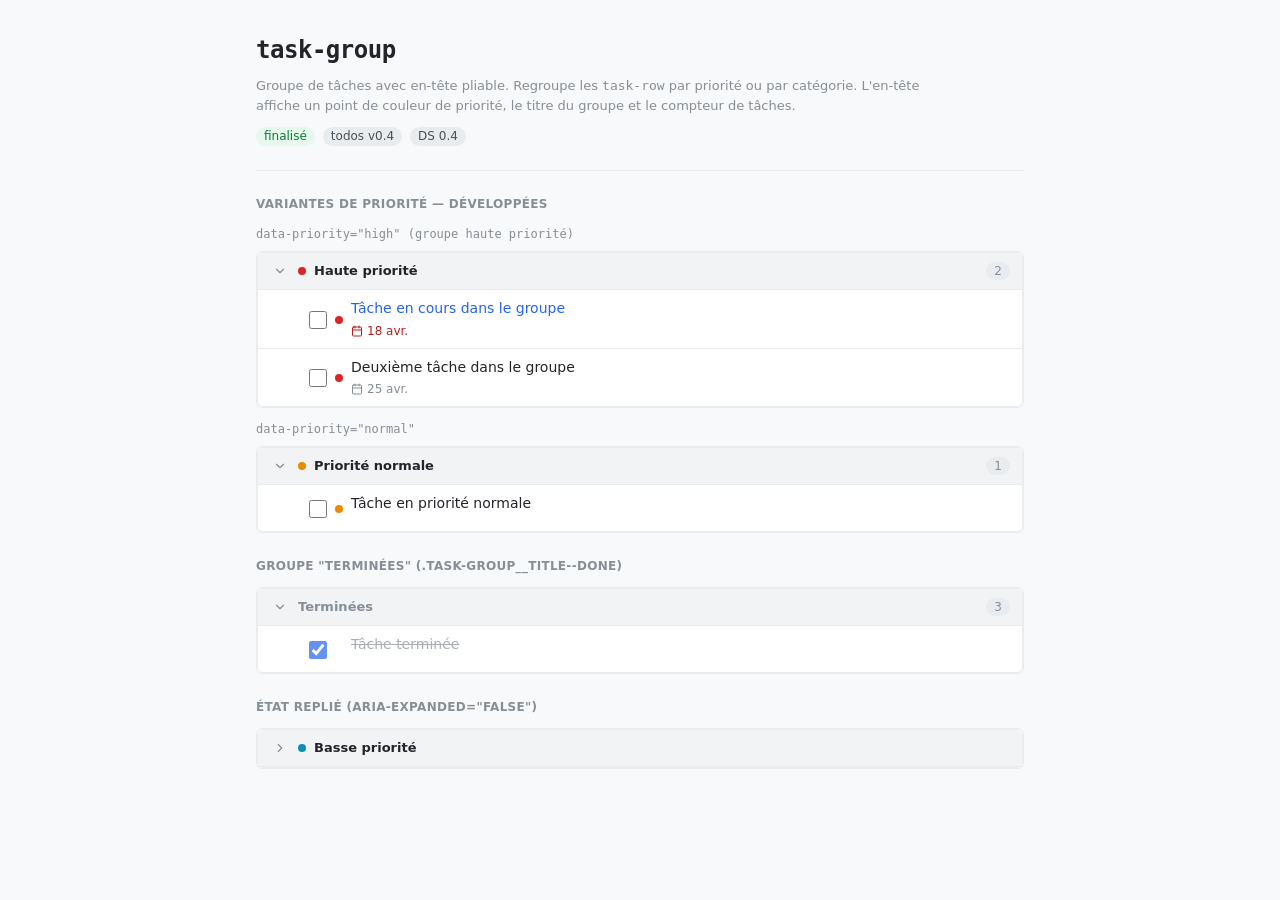
==== catalog/task-group/index.html @ 042cb040 "feat: Maquette d'un écran de Todo générée avec le workflow." ====
<!DOCTYPE html>
<html lang="fr" data-theme="light">
<head>
  <meta charset="UTF-8">
  <meta name="viewport" content="width=device-width, initial-scale=1.0">
  <title>Catalogue — task-group</title>
  <link rel="stylesheet" href="../tokens.css">
  <link rel="stylesheet" href="../task-row/component.css">
  <link rel="stylesheet" href="./component.css">
  <link rel="stylesheet" href="../catalog.css">
</head>
<body>

<!-- SVG sprite -->
<svg style="display:none" aria-hidden="true" xmlns="http://www.w3.org/2000/svg">
  <defs>
    <symbol id="icon-grip" viewBox="0 0 24 24" fill="none" stroke="currentColor" stroke-width="2" stroke-linecap="round" stroke-linejoin="round"><circle cx="9" cy="12" r="1"/><circle cx="9" cy="5" r="1"/><circle cx="9" cy="19" r="1"/><circle cx="15" cy="12" r="1"/><circle cx="15" cy="5" r="1"/><circle cx="15" cy="19" r="1"/></symbol>
    <symbol id="icon-calendar" viewBox="0 0 24 24" fill="none" stroke="currentColor" stroke-width="2" stroke-linecap="round" stroke-linejoin="round"><rect width="18" height="18" x="3" y="4" rx="2" ry="2"/><line x1="16" x2="16" y1="2" y2="6"/><line x1="8" x2="8" y1="2" y2="6"/><line x1="3" x2="21" y1="10" y2="10"/></symbol>
    <symbol id="icon-chevron-down" viewBox="0 0 24 24" fill="none" stroke="currentColor" stroke-width="2" stroke-linecap="round" stroke-linejoin="round"><path d="m6 9 6 6 6-6"/></symbol>
    <symbol id="icon-more-h" viewBox="0 0 24 24" fill="none" stroke="currentColor" stroke-width="2" stroke-linecap="round" stroke-linejoin="round"><circle cx="12" cy="12" r="1"/><circle cx="19" cy="12" r="1"/><circle cx="5" cy="12" r="1"/></symbol>
  </defs>
</svg>

<main class="catalog-page">

  <header class="catalog-header">
    <h1 class="catalog-header__title">task-group</h1>
    <p class="catalog-header__description">
      Groupe de tâches avec en-tête pliable. Regroupe les <code>task-row</code> par priorité ou par catégorie.
      L'en-tête affiche un point de couleur de priorité, le titre du groupe et le compteur de tâches.
    </p>
    <div class="catalog-header__meta">
      <span class="badge" data-variant="success">finalisé</span>
      <span class="badge" data-variant="neutral">todos v0.4</span>
      <span class="badge" data-variant="neutral">DS 0.4</span>
    </div>
  </header>

  <!-- Section : Groupes par priorité -->
  <section class="catalog-section" aria-labelledby="section-priority">
    <h2 class="catalog-section__title" id="section-priority">Variantes de priorité — développées</h2>

    <div class="catalog-row">
      <p class="catalog-row__label">data-priority="high" (groupe haute priorité)</p>
      <div class="catalog-preview">
        <section class="task-group" aria-labelledby="cat-group-high">
          <div class="task-group__header">
            <button class="task-group__toggle" type="button" aria-expanded="true" aria-controls="cat-group-high-list">
              <svg class="icon task-group__chevron" aria-hidden="true"><use href="#icon-chevron-down"></use></svg>
            </button>
            <h3 class="task-group__title" id="cat-group-high">
              <span class="task-group__priority-dot" data-priority="high" aria-hidden="true"></span>
              Haute priorité
            </h3>
            <span class="task-group__count" aria-label="2 tâches">2</span>
          </div>
          <ul class="task-group__list" id="cat-group-high-list">
            <li class="task-row" data-state="in-progress" data-priority="high">
              <button class="task-row__handle btn" data-variant="ghost" data-size="sm" type="button" aria-label="Réordonner" tabindex="-1"><svg class="icon" aria-hidden="true"><use href="#icon-grip"></use></svg></button>
              <label class="task-row__check"><input class="checkbox__input" type="checkbox" aria-label="Marquer : Tâche en cours"></label>
              <span class="task-row__priority-dot" data-priority="high" aria-hidden="true"></span>
              <div class="task-row__content">
                <span class="task-row__title">Tâche en cours dans le groupe</span>
                <div class="task-row__meta">
                  <span class="task-row__due" data-overdue="true">
                    <svg class="icon" aria-hidden="true"><use href="#icon-calendar"></use></svg>
                    <time datetime="2026-04-18">18 avr.</time>
                  </span>
                </div>
              </div>
              <div class="task-row__actions"><button class="btn task-row__menu-btn" data-variant="ghost" data-size="sm" type="button" aria-label="Actions"><svg class="icon" aria-hidden="true"><use href="#icon-more-h"></use></svg></button></div>
            </li>
            <li class="task-row" data-state="default" data-priority="high">
              <button class="task-row__handle btn" data-variant="ghost" data-size="sm" type="button" aria-label="Réordonner" tabindex="-1"><svg class="icon" aria-hidden="true"><use href="#icon-grip"></use></svg></button>
              <label class="task-row__check"><input class="checkbox__input" type="checkbox" aria-label="Marquer : Deuxième tâche"></label>
              <span class="task-row__priority-dot" data-priority="high" aria-hidden="true"></span>
              <div class="task-row__content">
                <span class="task-row__title">Deuxième tâche dans le groupe</span>
                <div class="task-row__meta">
                  <span class="task-row__due">
                    <svg class="icon" aria-hidden="true"><use href="#icon-calendar"></use></svg>
                    <time datetime="2026-04-25">25 avr.</time>
                  </span>
                </div>
              </div>
              <div class="task-row__actions"><button class="btn task-row__menu-btn" data-variant="ghost" data-size="sm" type="button" aria-label="Actions"><svg class="icon" aria-hidden="true"><use href="#icon-more-h"></use></svg></button></div>
            </li>
          </ul>
        </section>
      </div>
    </div>

    <div class="catalog-row">
      <p class="catalog-row__label">data-priority="normal"</p>
      <div class="catalog-preview">
        <section class="task-group" aria-labelledby="cat-group-normal">
          <div class="task-group__header">
            <button class="task-group__toggle" type="button" aria-expanded="true" aria-controls="cat-group-normal-list">
              <svg class="icon task-group__chevron" aria-hidden="true"><use href="#icon-chevron-down"></use></svg>
            </button>
            <h3 class="task-group__title" id="cat-group-normal">
              <span class="task-group__priority-dot" data-priority="normal" aria-hidden="true"></span>
              Priorité normale
            </h3>
            <span class="task-group__count" aria-label="1 tâche">1</span>
          </div>
          <ul class="task-group__list" id="cat-group-normal-list">
            <li class="task-row" data-state="default" data-priority="normal">
              <button class="task-row__handle btn" data-variant="ghost" data-size="sm" type="button" aria-label="Réordonner" tabindex="-1"><svg class="icon" aria-hidden="true"><use href="#icon-grip"></use></svg></button>
              <label class="task-row__check"><input class="checkbox__input" type="checkbox" aria-label="Marquer : Tâche normale"></label>
              <span class="task-row__priority-dot" data-priority="normal" aria-hidden="true"></span>
              <div class="task-row__content">
                <span class="task-row__title">Tâche en priorité normale</span>
              </div>
              <div class="task-row__actions"><button class="btn task-row__menu-btn" data-variant="ghost" data-size="sm" type="button" aria-label="Actions"><svg class="icon" aria-hidden="true"><use href="#icon-more-h"></use></svg></button></div>
            </li>
          </ul>
        </section>
      </div>
    </div>

  </section>

  <!-- Section : Groupe terminées -->
  <section class="catalog-section" aria-labelledby="section-done">
    <h2 class="catalog-section__title" id="section-done">Groupe "Terminées" (.task-group__title--done)</h2>
    <div class="catalog-preview">
      <section class="task-group" aria-labelledby="cat-group-done">
        <div class="task-group__header">
          <button class="task-group__toggle" type="button" aria-expanded="true" aria-controls="cat-group-done-list">
            <svg class="icon task-group__chevron" aria-hidden="true"><use href="#icon-chevron-down"></use></svg>
          </button>
          <h3 class="task-group__title task-group__title--done" id="cat-group-done">
            Terminées
          </h3>
          <span class="task-group__count" aria-label="3 tâches terminées">3</span>
        </div>
        <ul class="task-group__list" id="cat-group-done-list">
          <li class="task-row" data-state="done">
            <button class="task-row__handle btn" data-variant="ghost" data-size="sm" type="button" aria-label="Réordonner" tabindex="-1"><svg class="icon" aria-hidden="true"><use href="#icon-grip"></use></svg></button>
            <label class="task-row__check"><input class="checkbox__input" type="checkbox" checked aria-label="Rouvrir : Tâche terminée"></label>
            <span class="task-row__priority-dot" aria-hidden="true"></span>
            <div class="task-row__content">
              <span class="task-row__title">Tâche terminée</span>
            </div>
            <div class="task-row__actions"><button class="btn task-row__menu-btn" data-variant="ghost" data-size="sm" type="button" aria-label="Actions"><svg class="icon" aria-hidden="true"><use href="#icon-more-h"></use></svg></button></div>
          </li>
        </ul>
      </section>
    </div>
  </section>

  <!-- Section : Replié -->
  <section class="catalog-section" aria-labelledby="section-collapsed">
    <h2 class="catalog-section__title" id="section-collapsed">État replié (aria-expanded="false")</h2>
    <div class="catalog-preview">
      <section class="task-group" aria-labelledby="cat-group-collapsed">
        <div class="task-group__header">
          <button class="task-group__toggle" type="button" aria-expanded="false" aria-controls="cat-group-collapsed-list">
            <svg class="icon task-group__chevron" aria-hidden="true"><use href="#icon-chevron-down"></use></svg>
          </button>
          <h3 class="task-group__title" id="cat-group-collapsed">
            <span class="task-group__priority-dot" data-priority="low" aria-hidden="true"></span>
            Basse priorité
          </h3>
          <span class="task-group__count" aria-label="4 tâches">4</span>
        </div>
        <ul class="task-group__list" id="cat-group-collapsed-list" hidden>
          <li class="task-row" data-state="default" data-priority="low">
            <div class="task-row__content">
              <span class="task-row__title">Contenu masqué</span>
            </div>
          </li>
        </ul>
      </section>
    </div>
  </section>

</main>
</body>
</html>
---- catalog/tokens.css ----
/* ============================================================
   TOKENS DS 0.4 — Partagés entre les catalogues vivants
   Source : screens/todos/layout.css + components.css
   ============================================================ */

:root {
  /* Palette primitive */
  --palette-neutral-0:    #ffffff;
  --palette-neutral-50:   #f8f9fa;
  --palette-neutral-100:  #f1f3f5;
  --palette-neutral-200:  #e9ecef;
  --palette-neutral-300:  #dee2e6;
  --palette-neutral-400:  #ced4da;
  --palette-neutral-500:  #adb5bd;
  --palette-neutral-600:  #868e96;
  --palette-neutral-700:  #495057;
  --palette-neutral-800:  #343a40;
  --palette-neutral-900:  #212529;
  --palette-neutral-950:  #16191d;
  --palette-primary-50:   #e7f0ff;
  --palette-primary-400:  #4a8cff;
  --palette-primary-500:  #2563eb;
  --palette-primary-600:  #1d4ed8;
  --palette-primary-700:  #1a3fba;
  --palette-success-500:  #16a34a;
  --palette-info-500:     #0891b2;
  --palette-info-50:      #e6fbfe;
  --palette-info-700:     #0e7490;
  --palette-danger-500:   #dc2626;
  --palette-danger-50:    #fef2f2;
  --palette-danger-700:   #b91c1c;
  --palette-warning-500:  #ea8c00;
  --palette-warning-50:   #fff7e6;
  --palette-warning-700:  #b36b00;

  /* Tokens sémantiques — couleurs */
  --color-bg-page:        var(--palette-neutral-50);
  --color-bg-default:     var(--palette-neutral-0);
  --color-bg-subtle:      var(--palette-neutral-100);
  --color-bg-muted:       var(--palette-neutral-200);
  --color-bg-inverse:     var(--palette-neutral-900);
  --color-text-default:   var(--palette-neutral-900);
  --color-text-subtle:    var(--palette-neutral-700);
  --color-text-muted:     var(--palette-neutral-600);
  --color-text-inverse:   var(--palette-neutral-0);
  --color-border-default: var(--palette-neutral-300);
  --color-border-subtle:  var(--palette-neutral-200);
  --color-border-strong:  var(--palette-neutral-400);
  --color-border-focus:   var(--palette-primary-500);
  --color-primary:        var(--palette-primary-500);
  --color-primary-hover:  var(--palette-primary-600);
  --color-primary-active: var(--palette-primary-700);
  --color-primary-subtle: var(--palette-primary-50);
  --color-focus-ring:     var(--palette-primary-400);
  --color-text-on-primary:    var(--palette-neutral-0);
  --color-text-placeholder:   var(--palette-neutral-500);
  --color-success:        var(--palette-success-500);
  --color-success-subtle: #e6f9ed;
  --color-success-text:   #0d7a36;
  --color-warning:        var(--palette-warning-500);
  --color-warning-subtle: var(--palette-warning-50);
  --color-warning-text:   var(--palette-warning-700);
  --color-danger:         var(--palette-danger-500);
  --color-danger-subtle:  var(--palette-danger-50);
  --color-danger-text:    var(--palette-danger-700);
  --color-info:           var(--palette-info-500);
  --color-info-subtle:    var(--palette-info-50);
  --color-info-text:      var(--palette-info-700);

  /* Typographie */
  --font-sans:   "Inter", "Segoe UI", system-ui, -apple-system, sans-serif;
  --text-xs:     0.75rem;
  --text-sm:     0.8125rem;
  --text-base:   0.875rem;
  --text-md:     1rem;
  --text-xl:     1.25rem;
  --text-2xl:    1.5rem;
  --font-weight-regular:  400;
  --font-weight-medium:   500;
  --font-weight-semibold: 600;
  --font-weight-bold:     700;
  --leading-tight:  1.25;
  --leading-normal: 1.5;
  --tracking-wide: 0.025em;

  /* Espacement */
  --space-0-5:  0.125rem;
  --space-1:    0.25rem;
  --space-2:    0.5rem;
  --space-3:    0.75rem;
  --space-4:    1rem;
  --space-5:    1.25rem;
  --space-6:    1.5rem;
  --space-8:    2rem;
  --padding-xs: var(--space-1);
  --padding-sm: var(--space-2);
  --padding-md: var(--space-3);
  --padding-lg: var(--space-4);
  --gap-xs:     var(--space-1);
  --gap-sm:     var(--space-2);
  --gap-md:     var(--space-4);
  --gap-lg:     var(--space-6);

  /* Bordures & rayons */
  --border-width-default: 1px;
  --radius-sm:   0.25rem;
  --radius-md:   0.375rem;
  --radius-lg:   0.5rem;
  --radius-full: 9999px;

  /* Ombres */
  --shadow-sm: 0 1px 3px 0 rgb(0 0 0 / 0.1), 0 1px 2px -1px rgb(0 0 0 / 0.1);
  --shadow-md: 0 4px 6px -1px rgb(0 0 0 / 0.1), 0 2px 4px -2px rgb(0 0 0 / 0.1);
  --shadow-dropdown: 0 8px 16px -4px rgb(0 0 0 / 0.12), 0 4px 6px -2px rgb(0 0 0 / 0.07), 0 0 0 1px rgb(0 0 0 / 0.06);

  /* Animation */
  --duration-instant: 50ms;
  --duration-fast:    100ms;
  --duration-normal:  200ms;
  --duration-slow:    300ms;
  --ease-default:     cubic-bezier(0.4, 0, 0.2, 1);
  --ease-out:         cubic-bezier(0, 0, 0.2, 1);

  /* Z-index */
  --z-dropdown: 100;
  --z-sticky:   200;
  --z-overlay:  300;
}

/* Reset minimal */
*, *::before, *::after {
  box-sizing: border-box;
  margin: 0;
  padding: 0;
}

html, body { height: 100%; }

body {
  font-family: var(--font-sans);
  font-size: var(--text-base);
  line-height: var(--leading-normal);
  color: var(--color-text-default);
  background-color: var(--color-bg-page);
  -webkit-font-smoothing: antialiased;
}

@media (prefers-reduced-motion: reduce) {
  *, *::before, *::after {
    animation-duration: 0.01ms !important;
    transition-duration: 0.01ms !important;
  }
}
---- catalog/task-row/component.css ----
/* ============================================================
   TASK-ROW — CSS isolé pour le catalogue vivant
   Dépendances incluses : icon, btn, checkbox, badge
   ============================================================ */

/* ── Focus global ─── */
:focus-visible {
  outline: 2px solid var(--color-focus-ring);
  outline-offset: 2px;
  border-radius: var(--radius-sm);
}

/* ── Screen reader ─── */
.sr-only {
  position: absolute;
  width: 1px; height: 1px;
  padding: 0; margin: -1px;
  overflow: hidden;
  clip: rect(0, 0, 0, 0);
  white-space: nowrap;
  border: 0;
}

/* ── Icon ─── */
.icon {
  width: 1em; height: 1em;
  flex-shrink: 0;
  fill: none;
  stroke: currentColor;
  stroke-width: 2;
  stroke-linecap: round;
  stroke-linejoin: round;
}

/* ── Button ─── */
.btn {
  display: inline-flex;
  align-items: center;
  justify-content: center;
  gap: var(--gap-xs);
  padding: var(--padding-sm) var(--padding-md);
  min-height: 2.25rem;
  font-family: var(--font-sans);
  font-size: var(--text-base);
  font-weight: var(--font-weight-medium);
  line-height: var(--leading-tight);
  white-space: nowrap;
  border: var(--border-width-default) solid transparent;
  border-radius: var(--radius-sm);
  cursor: pointer;
  background: none;
  transition:
    background-color var(--duration-fast) var(--ease-default),
    color var(--duration-fast) var(--ease-default);
}
.btn[data-variant="ghost"] {
  background-color: transparent;
  color: var(--color-text-default);
}
.btn[data-variant="ghost"]:hover { background-color: var(--color-bg-subtle); }
.btn[data-size="sm"] {
  padding: var(--padding-xs) var(--padding-sm);
  min-height: 1.75rem;
  font-size: var(--text-sm);
}
.btn:disabled,
.btn[aria-disabled="true"] { opacity: 0.5; cursor: not-allowed; pointer-events: none; }

/* ── Checkbox ─── */
.checkbox__input {
  width: 1.125rem; height: 1.125rem;
  flex-shrink: 0;
  cursor: pointer;
  accent-color: var(--color-primary);
}

/* ── Badge ─── */
.badge {
  display: inline-flex;
  align-items: center;
  gap: var(--gap-xs);
  padding: var(--space-0-5) var(--space-2);
  font-size: var(--text-xs);
  font-weight: var(--font-weight-medium);
  line-height: var(--leading-tight);
  white-space: nowrap;
  border-radius: var(--radius-full);
}
.badge[data-variant="neutral"] { background-color: var(--color-bg-muted); color: var(--color-text-subtle); }
.badge[data-variant="info"]    { background-color: var(--color-info-subtle); color: var(--color-info-text); }
.badge[data-variant="success"] { background-color: var(--color-success-subtle); color: var(--color-success-text); }
.badge[data-variant="warning"] { background-color: var(--color-warning-subtle); color: var(--color-warning-text); }
.badge[data-variant="danger"]  { background-color: var(--color-danger-subtle); color: var(--color-danger-text); }

/* ============================================================
   TASK-ROW
   ============================================================ */
.task-row {
  display: flex;
  align-items: flex-start;
  gap: var(--gap-sm);
  padding: var(--space-2) var(--padding-md);
  min-height: 2.75rem;
  border-bottom: var(--border-width-default) solid var(--color-border-subtle);
  transition: background-color var(--duration-instant) var(--ease-default);
}
.task-row:last-child { border-bottom: none; }
.task-row:hover { background-color: var(--color-bg-subtle); }

.task-row__handle {
  opacity: 0;
  color: var(--color-text-muted);
  cursor: grab;
  padding: var(--space-1);
  min-height: auto;
  align-self: center;
  flex-shrink: 0;
  transition: opacity var(--duration-instant) var(--ease-default);
}
.task-row:hover .task-row__handle { opacity: 1; }

.task-row__check {
  display: flex;
  align-items: center;
  align-self: center;
  flex-shrink: 0;
  padding-top: var(--space-0-5);
}

.task-row__priority-dot {
  width: 0.5rem; height: 0.5rem;
  border-radius: var(--radius-full);
  flex-shrink: 0;
  align-self: center;
  margin-top: var(--space-0-5);
}
.task-row__priority-dot[data-priority="high"]   { background-color: var(--color-danger); }
.task-row__priority-dot[data-priority="normal"] { background-color: var(--color-warning); }
.task-row__priority-dot[data-priority="low"]    { background-color: var(--color-info); }

.task-row__content {
  flex: 1;
  min-width: 0;
  display: flex;
  flex-direction: column;
  gap: var(--gap-xs);
  padding-top: var(--space-0-5);
}

.task-row__title {
  font-size: var(--text-base);
  color: var(--color-text-default);
  line-height: var(--leading-tight);
  overflow: hidden;
  text-overflow: ellipsis;
  white-space: nowrap;
}

.task-row__meta {
  display: flex;
  align-items: center;
  gap: var(--gap-xs);
  flex-wrap: wrap;
}

.task-row__due {
  display: inline-flex;
  align-items: center;
  gap: var(--space-1);
  font-size: var(--text-xs);
  color: var(--color-text-muted);
}
.task-row__due .icon { width: 0.75rem; height: 0.75rem; }
.task-row__due[data-overdue="true"] {
  color: var(--color-danger-text);
  font-weight: var(--font-weight-medium);
}

.task-row__project {
  display: inline-flex;
  align-items: center;
  font-size: var(--text-xs);
  color: var(--color-text-muted);
  text-decoration: none;
  padding: var(--space-0-5) var(--space-2);
  background-color: var(--color-bg-subtle);
  border-radius: var(--radius-full);
  transition: background-color var(--duration-fast) var(--ease-default);
}
.task-row__project:hover { background-color: var(--color-bg-muted); color: var(--color-text-default); }

.task-row__subtasks-btn {
  display: inline-flex;
  align-items: center;
  gap: var(--space-1);
  font-size: var(--text-xs);
  color: var(--color-text-muted);
  padding: var(--space-0-5) var(--space-2);
  min-height: auto;
  border-radius: var(--radius-full);
}
.task-row__subtasks-btn .icon {
  width: 0.75rem; height: 0.75rem;
  transition: transform var(--duration-fast) var(--ease-default);
}

.task-row__actions {
  display: flex;
  align-items: flex-start;
  flex-shrink: 0;
  padding-top: var(--space-0-5);
  opacity: 0;
  transition: opacity var(--duration-instant) var(--ease-default);
}
.task-row:hover .task-row__actions,
.task-row__actions:focus-within { opacity: 1; }

.task-row__menu-btn { color: var(--color-text-muted); }

/* ── États ─── */
.task-row[data-state="done"] .task-row__title {
  text-decoration: line-through;
  color: var(--color-text-muted);
}
.task-row[data-state="done"] { opacity: 0.7; }
.task-row[data-state="done"] .task-row__project {
  pointer-events: none;
  background-color: transparent;
}
.task-row[data-state="in-progress"] .task-row__title { color: var(--color-primary); }

/* ── Sous-tâches ─── */
.task-row__subtasks {
  display: flex;
  flex-direction: column;
  gap: var(--space-1);
  margin-top: var(--space-1);
  padding-left: var(--space-5);
  border-left: 2px solid var(--color-border-subtle);
}

.task-subtask {
  display: flex;
  align-items: center;
  gap: var(--gap-sm);
  min-height: 1.75rem;
}
.task-subtask__check { display: flex; align-items: center; flex-shrink: 0; }
.task-subtask__title {
  font-size: var(--text-sm);
  color: var(--color-text-subtle);
  line-height: var(--leading-tight);
}
.task-subtask[data-state="done"] .task-subtask__title {
  text-decoration: line-through;
  color: var(--color-text-muted);
}
---- catalog/task-group/component.css ----
/* ============================================================
   TASK-GROUP — CSS isolé pour le catalogue vivant
   Dépend de : task-row/component.css (chargé avant)
   ============================================================ */

.task-list {
  display: flex;
  flex-direction: column;
  gap: var(--gap-sm);
}

.task-group {
  background-color: var(--color-bg-default);
  border: var(--border-width-default) solid var(--color-border-subtle);
  border-radius: var(--radius-md);
}

.task-group__header {
  display: flex;
  align-items: center;
  gap: var(--gap-sm);
  padding: var(--padding-sm) var(--padding-md);
  background-color: var(--color-bg-subtle);
  border-bottom: var(--border-width-default) solid var(--color-border-subtle);
  border-radius: var(--radius-md) var(--radius-md) 0 0;
}

.task-group__toggle {
  display: flex;
  align-items: center;
  justify-content: center;
  width: 1.25rem; height: 1.25rem;
  flex-shrink: 0;
  color: var(--color-text-muted);
  border-radius: var(--radius-sm);
  cursor: pointer;
  background: none;
  border: none;
  transition: color var(--duration-fast) var(--ease-default);
}
.task-group__toggle:hover { color: var(--color-text-default); }

.task-group__chevron {
  width: 0.875rem; height: 0.875rem;
  transition: transform var(--duration-fast) var(--ease-default);
}
.task-group__toggle[aria-expanded="false"] .task-group__chevron {
  transform: rotate(-90deg);
}

.task-group__title {
  display: flex;
  align-items: center;
  gap: var(--gap-sm);
  flex: 1;
  font-size: var(--text-sm);
  font-weight: var(--font-weight-semibold);
  color: var(--color-text-default);
}
.task-group__title--done { color: var(--color-text-muted); }

.task-group__priority-dot {
  width: 0.5rem; height: 0.5rem;
  border-radius: var(--radius-full);
  flex-shrink: 0;
}
.task-group__priority-dot[data-priority="high"]   { background-color: var(--color-danger); }
.task-group__priority-dot[data-priority="normal"] { background-color: var(--color-warning); }
.task-group__priority-dot[data-priority="low"]    { background-color: var(--color-info); }

.task-group__count {
  font-size: var(--text-xs);
  color: var(--color-text-muted);
  font-weight: var(--font-weight-medium);
  background-color: var(--color-bg-muted);
  padding: 0 var(--space-2);
  border-radius: var(--radius-full);
  min-width: 1.25rem;
  text-align: center;
}

.task-group__list {
  display: flex;
  flex-direction: column;
}

/* Groupe replié */
.task-group__toggle[aria-expanded="false"] + * + .task-group__count,
.task-group__list[hidden] { display: none; }
---- catalog/catalog.css ----
/* ============================================================
   CATALOG — Styles de la page catalogue vivant
   ============================================================ */

.catalog-page {
  max-width: 52rem;
  margin: 0 auto;
  padding: var(--space-8);
  display: flex;
  flex-direction: column;
  gap: var(--gap-lg);
}

/* En-tête composant */
.catalog-header {
  padding-bottom: var(--space-6);
  border-bottom: var(--border-width-default) solid var(--color-border-subtle);
  display: flex;
  flex-direction: column;
  gap: var(--space-2);
}

.catalog-header__title {
  font-size: var(--text-2xl);
  font-weight: var(--font-weight-bold);
  color: var(--color-text-default);
  font-family: monospace;
  letter-spacing: -0.02em;
}

.catalog-header__description {
  font-size: var(--text-sm);
  color: var(--color-text-muted);
  max-width: 42rem;
}

.catalog-header__meta {
  display: flex;
  align-items: center;
  gap: var(--gap-sm);
  margin-top: var(--space-1);
}

/* Section */
.catalog-section {
  display: flex;
  flex-direction: column;
  gap: var(--space-3);
}

.catalog-section__title {
  font-size: var(--text-xs);
  font-weight: var(--font-weight-semibold);
  color: var(--color-text-muted);
  text-transform: uppercase;
  letter-spacing: var(--tracking-wide);
}

/* Rangée d'exemple */
.catalog-row {
  display: flex;
  flex-direction: column;
  gap: var(--space-2);
}

.catalog-row__label {
  font-size: var(--text-xs);
  font-weight: var(--font-weight-medium);
  color: var(--color-text-muted);
  font-family: monospace;
}

/* Zone de prévisualisation */
.catalog-preview {
  background-color: var(--color-bg-default);
  border: var(--border-width-default) solid var(--color-border-subtle);
  border-radius: var(--radius-md);
  overflow: visible;
}

.catalog-preview--padded {
  padding: var(--padding-md) var(--padding-lg);
}
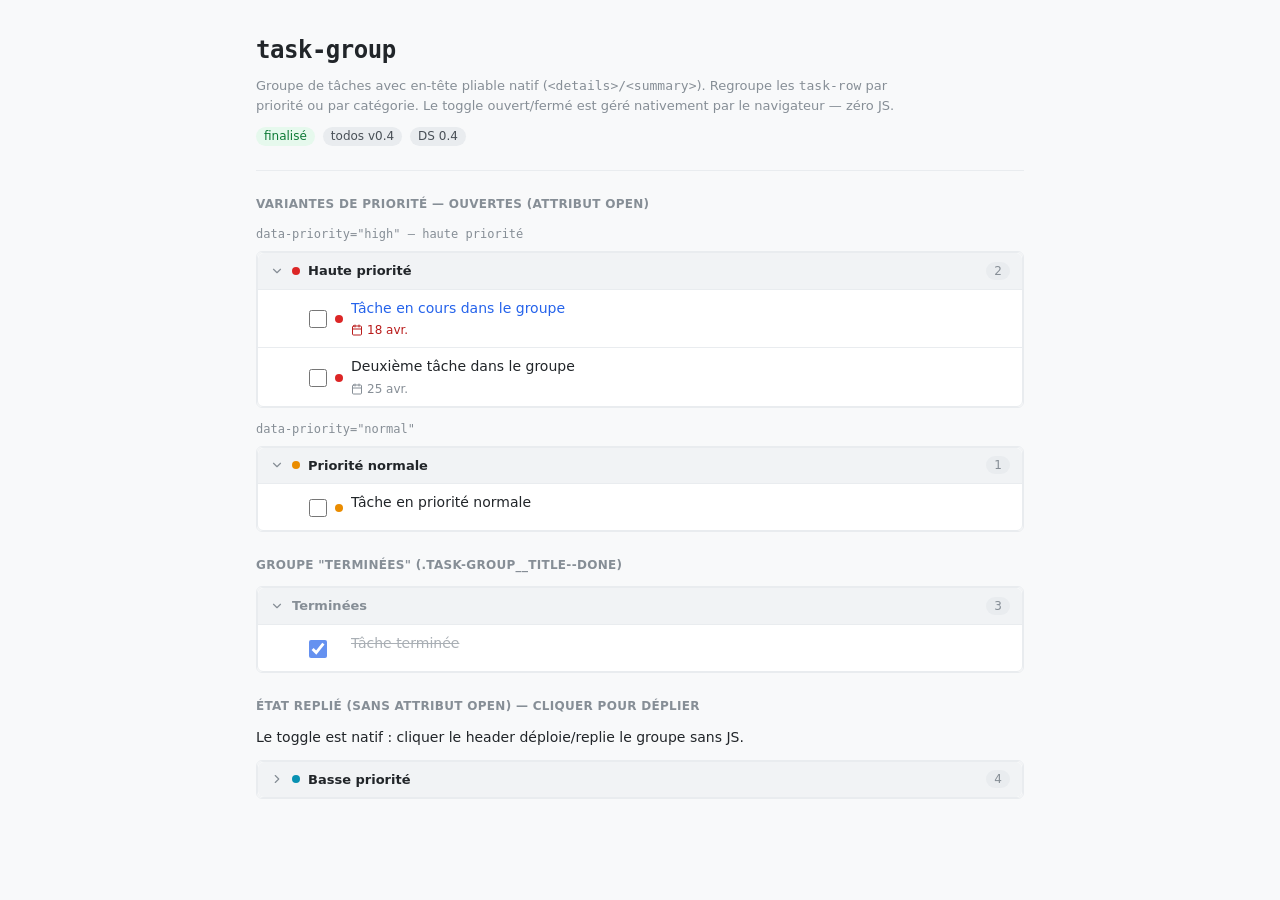
==== commit 7cfe49f5: "feat: Amélioration du workflow et du catalogue de composants" ====
--- a/catalog/task-group/index.html
+++ b/catalog/task-group/index.html
@@ -26,8 +26,9 @@
   <header class="catalog-header">
     <h1 class="catalog-header__title">task-group</h1>
     <p class="catalog-header__description">
-      Groupe de tâches avec en-tête pliable. Regroupe les <code>task-row</code> par priorité ou par catégorie.
-      L'en-tête affiche un point de couleur de priorité, le titre du groupe et le compteur de tâches.
+      Groupe de tâches avec en-tête pliable natif (<code>&lt;details&gt;/&lt;summary&gt;</code>).
+      Regroupe les <code>task-row</code> par priorité ou par catégorie.
+      Le toggle ouvert/fermé est géré nativement par le navigateur — zéro JS.
     </p>
     <div class="catalog-header__meta">
       <span class="badge" data-variant="success">finalisé</span>
@@ -36,25 +37,23 @@
     </div>
   </header>
 
-  <!-- Section : Groupes par priorité -->
+  <!-- Section : Groupes par priorité (ouverts) -->
   <section class="catalog-section" aria-labelledby="section-priority">
-    <h2 class="catalog-section__title" id="section-priority">Variantes de priorité — développées</h2>
+    <h2 class="catalog-section__title" id="section-priority">Variantes de priorité — ouvertes (attribut open)</h2>
 
     <div class="catalog-row">
-      <p class="catalog-row__label">data-priority="high" (groupe haute priorité)</p>
+      <p class="catalog-row__label">data-priority="high" — haute priorité</p>
       <div class="catalog-preview">
-        <section class="task-group" aria-labelledby="cat-group-high">
-          <div class="task-group__header">
-            <button class="task-group__toggle" type="button" aria-expanded="true" aria-controls="cat-group-high-list">
-              <svg class="icon task-group__chevron" aria-hidden="true"><use href="#icon-chevron-down"></use></svg>
-            </button>
+        <details class="task-group" open aria-labelledby="cat-group-high">
+          <summary class="task-group__header">
+            <svg class="icon task-group__chevron" aria-hidden="true"><use href="#icon-chevron-down"></use></svg>
             <h3 class="task-group__title" id="cat-group-high">
               <span class="task-group__priority-dot" data-priority="high" aria-hidden="true"></span>
               Haute priorité
             </h3>
             <span class="task-group__count" aria-label="2 tâches">2</span>
-          </div>
-          <ul class="task-group__list" id="cat-group-high-list">
+          </summary>
+          <ul class="task-group__list">
             <li class="task-row" data-state="in-progress" data-priority="high">
               <button class="task-row__handle btn" data-variant="ghost" data-size="sm" type="button" aria-label="Réordonner" tabindex="-1"><svg class="icon" aria-hidden="true"><use href="#icon-grip"></use></svg></button>
               <label class="task-row__check"><input class="checkbox__input" type="checkbox" aria-label="Marquer : Tâche en cours"></label>
@@ -86,25 +85,23 @@
               <div class="task-row__actions"><button class="btn task-row__menu-btn" data-variant="ghost" data-size="sm" type="button" aria-label="Actions"><svg class="icon" aria-hidden="true"><use href="#icon-more-h"></use></svg></button></div>
             </li>
           </ul>
-        </section>
+        </details>
       </div>
     </div>
 
     <div class="catalog-row">
       <p class="catalog-row__label">data-priority="normal"</p>
       <div class="catalog-preview">
-        <section class="task-group" aria-labelledby="cat-group-normal">
-          <div class="task-group__header">
-            <button class="task-group__toggle" type="button" aria-expanded="true" aria-controls="cat-group-normal-list">
-              <svg class="icon task-group__chevron" aria-hidden="true"><use href="#icon-chevron-down"></use></svg>
-            </button>
+        <details class="task-group" open aria-labelledby="cat-group-normal">
+          <summary class="task-group__header">
+            <svg class="icon task-group__chevron" aria-hidden="true"><use href="#icon-chevron-down"></use></svg>
             <h3 class="task-group__title" id="cat-group-normal">
               <span class="task-group__priority-dot" data-priority="normal" aria-hidden="true"></span>
               Priorité normale
             </h3>
             <span class="task-group__count" aria-label="1 tâche">1</span>
-          </div>
-          <ul class="task-group__list" id="cat-group-normal-list">
+          </summary>
+          <ul class="task-group__list">
             <li class="task-row" data-state="default" data-priority="normal">
               <button class="task-row__handle btn" data-variant="ghost" data-size="sm" type="button" aria-label="Réordonner" tabindex="-1"><svg class="icon" aria-hidden="true"><use href="#icon-grip"></use></svg></button>
               <label class="task-row__check"><input class="checkbox__input" type="checkbox" aria-label="Marquer : Tâche normale"></label>
@@ -115,7 +112,7 @@
               <div class="task-row__actions"><button class="btn task-row__menu-btn" data-variant="ghost" data-size="sm" type="button" aria-label="Actions"><svg class="icon" aria-hidden="true"><use href="#icon-more-h"></use></svg></button></div>
             </li>
           </ul>
-        </section>
+        </details>
       </div>
     </div>
 
@@ -125,17 +122,15 @@
   <section class="catalog-section" aria-labelledby="section-done">
     <h2 class="catalog-section__title" id="section-done">Groupe "Terminées" (.task-group__title--done)</h2>
     <div class="catalog-preview">
-      <section class="task-group" aria-labelledby="cat-group-done">
-        <div class="task-group__header">
-          <button class="task-group__toggle" type="button" aria-expanded="true" aria-controls="cat-group-done-list">
-            <svg class="icon task-group__chevron" aria-hidden="true"><use href="#icon-chevron-down"></use></svg>
-          </button>
+      <details class="task-group" open aria-labelledby="cat-group-done">
+        <summary class="task-group__header">
+          <svg class="icon task-group__chevron" aria-hidden="true"><use href="#icon-chevron-down"></use></svg>
           <h3 class="task-group__title task-group__title--done" id="cat-group-done">
             Terminées
           </h3>
           <span class="task-group__count" aria-label="3 tâches terminées">3</span>
-        </div>
-        <ul class="task-group__list" id="cat-group-done-list">
+        </summary>
+        <ul class="task-group__list">
           <li class="task-row" data-state="done">
             <button class="task-row__handle btn" data-variant="ghost" data-size="sm" type="button" aria-label="Réordonner" tabindex="-1"><svg class="icon" aria-hidden="true"><use href="#icon-grip"></use></svg></button>
             <label class="task-row__check"><input class="checkbox__input" type="checkbox" checked aria-label="Rouvrir : Tâche terminée"></label>
@@ -146,33 +141,36 @@
             <div class="task-row__actions"><button class="btn task-row__menu-btn" data-variant="ghost" data-size="sm" type="button" aria-label="Actions"><svg class="icon" aria-hidden="true"><use href="#icon-more-h"></use></svg></button></div>
           </li>
         </ul>
-      </section>
+      </details>
     </div>
   </section>
 
-  <!-- Section : Replié -->
+  <!-- Section : État replié (sans attribut open) -->
   <section class="catalog-section" aria-labelledby="section-collapsed">
-    <h2 class="catalog-section__title" id="section-collapsed">État replié (aria-expanded="false")</h2>
+    <h2 class="catalog-section__title" id="section-collapsed">État replié (sans attribut open) — cliquer pour déplier</h2>
+    <p class="catalog-section__note">Le toggle est natif : cliquer le header déploie/replie le groupe sans JS.</p>
     <div class="catalog-preview">
-      <section class="task-group" aria-labelledby="cat-group-collapsed">
-        <div class="task-group__header">
-          <button class="task-group__toggle" type="button" aria-expanded="false" aria-controls="cat-group-collapsed-list">
-            <svg class="icon task-group__chevron" aria-hidden="true"><use href="#icon-chevron-down"></use></svg>
-          </button>
+      <details class="task-group" aria-labelledby="cat-group-collapsed">
+        <summary class="task-group__header">
+          <svg class="icon task-group__chevron" aria-hidden="true"><use href="#icon-chevron-down"></use></svg>
           <h3 class="task-group__title" id="cat-group-collapsed">
             <span class="task-group__priority-dot" data-priority="low" aria-hidden="true"></span>
             Basse priorité
           </h3>
           <span class="task-group__count" aria-label="4 tâches">4</span>
-        </div>
-        <ul class="task-group__list" id="cat-group-collapsed-list" hidden>
+        </summary>
+        <ul class="task-group__list">
           <li class="task-row" data-state="default" data-priority="low">
+            <button class="task-row__handle btn" data-variant="ghost" data-size="sm" type="button" aria-label="Réordonner" tabindex="-1"><svg class="icon" aria-hidden="true"><use href="#icon-grip"></use></svg></button>
+            <label class="task-row__check"><input class="checkbox__input" type="checkbox" aria-label="Marquer : Contenu masqué"></label>
+            <span class="task-row__priority-dot" data-priority="low" aria-hidden="true"></span>
             <div class="task-row__content">
-              <span class="task-row__title">Contenu masqué</span>
+              <span class="task-row__title">Contenu visible après déploiement</span>
             </div>
+            <div class="task-row__actions"><button class="btn task-row__menu-btn" data-variant="ghost" data-size="sm" type="button" aria-label="Actions"><svg class="icon" aria-hidden="true"><use href="#icon-more-h"></use></svg></button></div>
           </li>
         </ul>
-      </section>
+      </details>
     </div>
   </section>
 
--- a/catalog/task-group/component.css
+++ b/catalog/task-group/component.css
@@ -1,5 +1,6 @@
 /* ============================================================
    TASK-GROUP — CSS isolé pour le catalogue vivant
+   Implémentation : <details>/<summary> natif (zéro JS pour le toggle)
    Dépend de : task-row/component.css (chargé avant)
    ============================================================ */
 
@@ -15,6 +16,10 @@
   border-radius: var(--radius-md);
 }
 
+/* Reset du marker natif de <summary> */
+.task-group__header { list-style: none; }
+.task-group__header::-webkit-details-marker { display: none; }
+
 .task-group__header {
   display: flex;
   align-items: center;
@@ -23,28 +28,25 @@
   background-color: var(--color-bg-subtle);
   border-bottom: var(--border-width-default) solid var(--color-border-subtle);
   border-radius: var(--radius-md) var(--radius-md) 0 0;
+  cursor: pointer;
 }
 
-.task-group__toggle {
-  display: flex;
-  align-items: center;
-  justify-content: center;
-  width: 1.25rem; height: 1.25rem;
-  flex-shrink: 0;
-  color: var(--color-text-muted);
-  border-radius: var(--radius-sm);
-  cursor: pointer;
-  background: none;
-  border: none;
-  transition: color var(--duration-fast) var(--ease-default);
+/* Groupe replié : plus de bordure basse, border-radius complet */
+details.task-group:not([open]) > .task-group__header {
+  border-bottom: none;
+  border-radius: var(--radius-md);
 }
-.task-group__toggle:hover { color: var(--color-text-default); }
 
 .task-group__chevron {
   width: 0.875rem; height: 0.875rem;
+  flex-shrink: 0;
+  color: var(--color-text-muted);
   transition: transform var(--duration-fast) var(--ease-default);
 }
-.task-group__toggle[aria-expanded="false"] .task-group__chevron {
+.task-group__header:hover .task-group__chevron { color: var(--color-text-default); }
+
+/* Chevron pointant à droite quand replié */
+details.task-group:not([open]) > .task-group__header .task-group__chevron {
   transform: rotate(-90deg);
 }
 
@@ -84,6 +86,6 @@
   flex-direction: column;
 }
 
-/* Groupe replié */
-.task-group__toggle[aria-expanded="false"] + * + .task-group__count,
-.task-group__list[hidden] { display: none; }
+.task-group__list .task-row:last-child {
+  border-radius: 0 0 var(--radius-md) var(--radius-md);
+}
